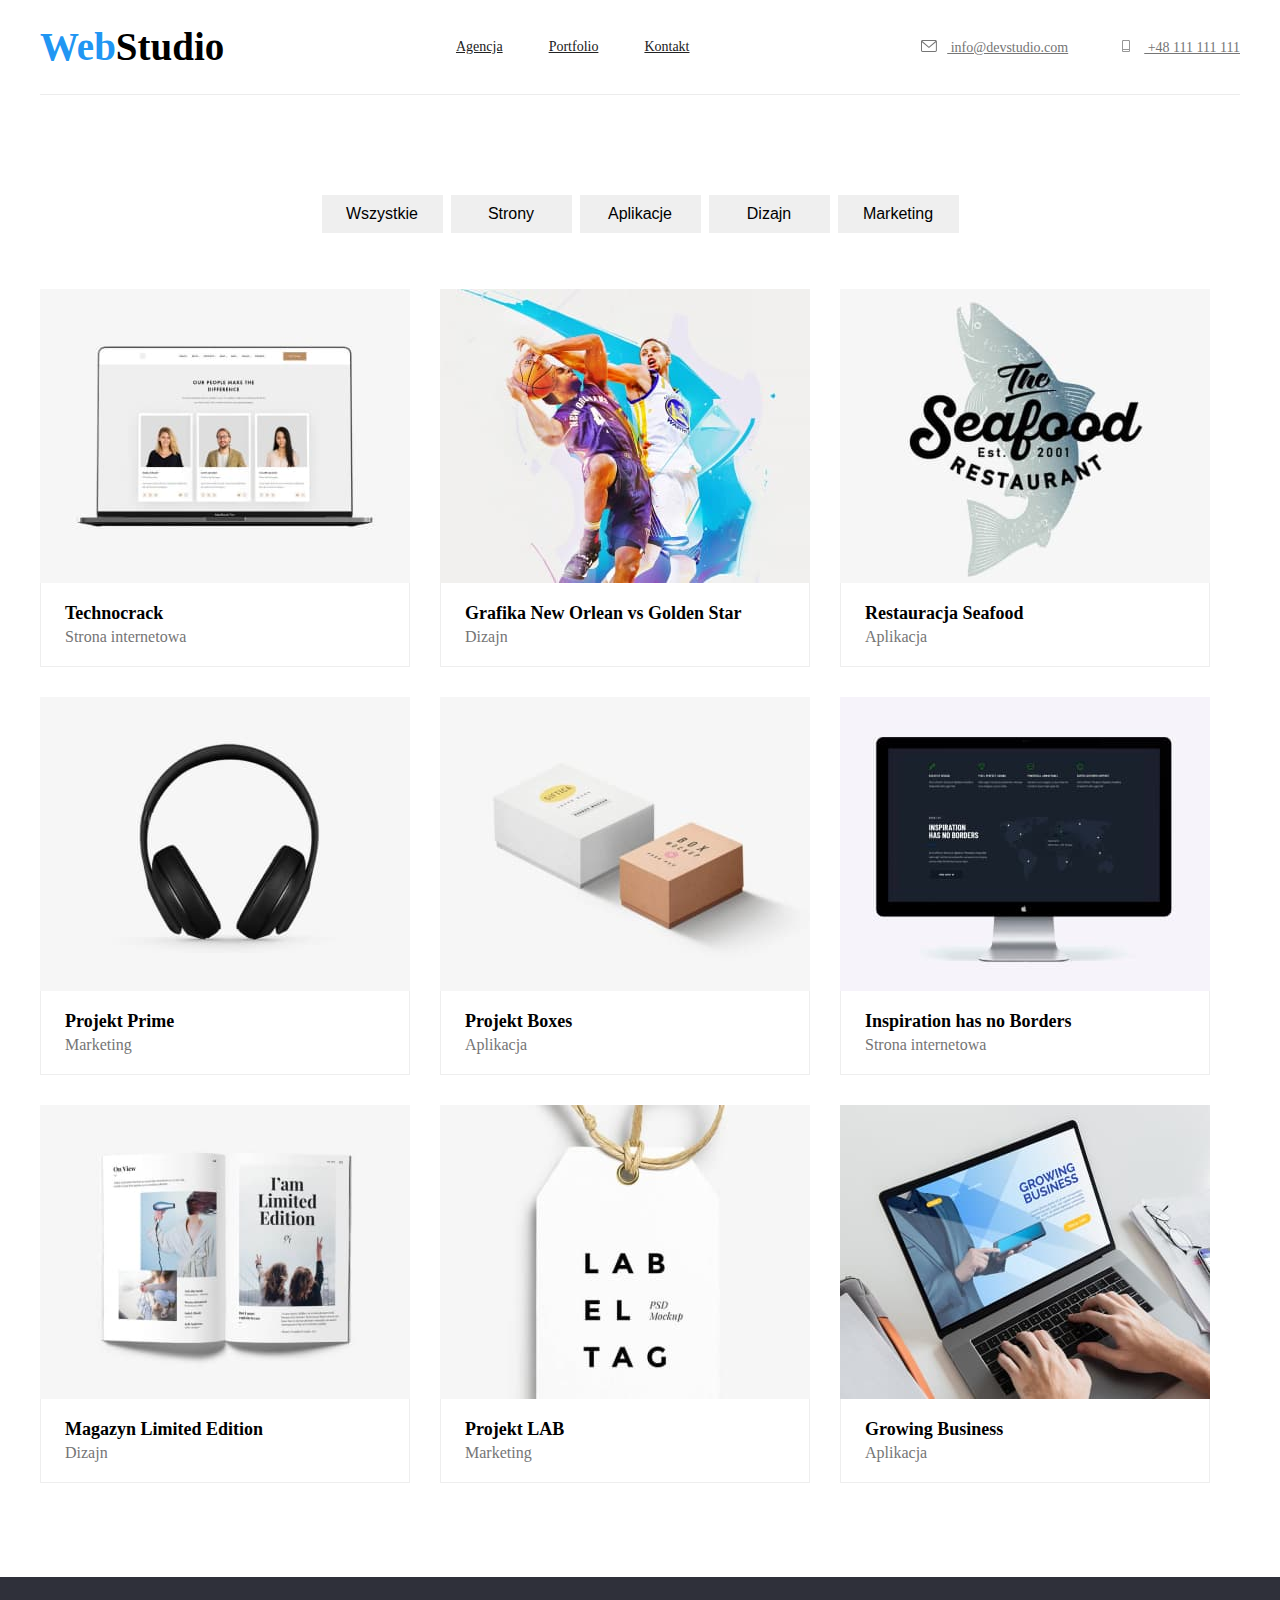
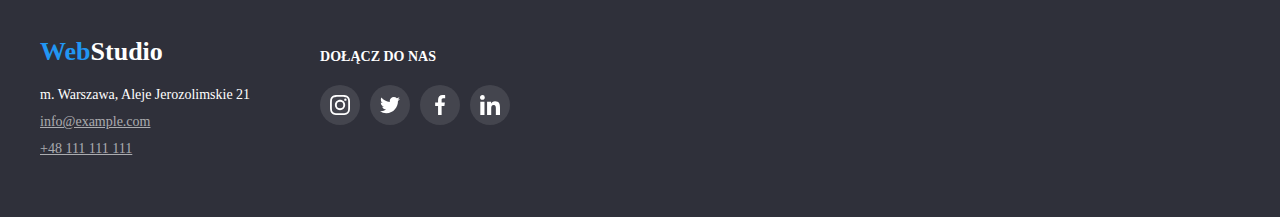
==== portfolio.html @ 595343fb "feat: init" ====
<!DOCTYPE html>
<html lang="pl">
  <head>
    <title>Studio - portfolio</title>
    <link rel="preconnect" href="https://fonts.googleapis.com" />
    <link rel="preconnect" href="https://fonts.gstatic.com" crossorigin />
    <link
      href="https://fonts.googleapis.com/css2?family=Montserrat:wght@400;700&family=Raleway:wght@700&family=Roboto:wght@400;500;700;900&display=swap"
      rel="stylesheet"
    />
    <link rel="stylesheet" href="./css/style.css" />
    <link
      rel="stylesheet"
      href="https://cdnjs.cloudflare.com/ajax/libs/modern-normalize/1.1.0/modern-normalize.min.css"
      integrity="sha512-wpPYUAdjBVSE4KJnH1VR1HeZfpl1ub8YT/NKx4PuQ5NmX2tKuGu6U/JRp5y+Y8XG2tV+wKQpNHVUX03MfMFn9Q=="
      crossorigin="anonymous"
      referrerpolicy="no-referrer"
    />
  </head>
  <body>
    <header class="page-header container">
      <a href="./index.html" class="web-title"
        ><h2>
          <span class="title-color1">Web</span
          ><span class="title-color2">Studio</span>
        </h2></a
      >
      <nav>
        <ul class="top-menu">
          <li class="menu-nav">
            <a class="menu-nav" href="Agencja">Agencja</a>
          </li>
          <li class="menu-nav">
            <a class="menu-nav" href="./portfolio.html">Portfolio</a>
          </li>
          <li class="menu-nav">
            <a class="menu-nav" href="Kontakt">Kontakt</a>
          </li>
        </ul>
      </nav>
      <nav>
        <ul class="top-menu">
          <li class="menu-link">
            <a class="link" href="mailto:info@devstudio.com">
              <svg class="link-icon" width="16px" height="12px">
                <use href="./images/icons.svg#icon-envelope"></use>
              </svg>
              info@devstudio.com</a
            >
          </li>
          <li class="menu-link">
            <a class="link" href="tel:+48111111111">
              <svg class="link-icon" width="16px" height="12px">
                <use href="./images/icons.svg#icon-vector"></use>
              </svg>
              +48 111 111 111</a
            >
          </li>
        </ul>
      </nav>
    </header>
    <main>
      <div class="container">
        <ul class="portfolio-button">
          <li class="portfolio-button-list">
            <button class="button-task" type="button">Wszystkie</button>
          </li>
          <li class="portfolio-button-list">
            <button class="button-task" type="button">Strony</button>
          </li>
          <li class="portfolio-button-list">
            <button class="button-task" type="button">Aplikacje</button>
          </li>
          <li class="portfolio-button-list">
            <button class="button-task" type="button">Dizajn</button>
          </li>
          <li class="portfolio-button-list">
            <button class="button-task" type="button">Marketing</button>
          </li>
        </ul>
      </div>
      <div class="container">
        <ul class="portfolio-card-set">
          <li class="portfolio-card">
            <figure>
              <img
                src="images/Laptop.jpg"
                alt="Laptop"
                width="370"
                height="294"
              />
              <figcaption class="portfolio-task">
                <h4 class="h4-task">Technocrack</h4>
                <p class="p-task">Strona internetowa</p>
              </figcaption>
            </figure>
          </li>
          <li class="portfolio-card">
            <figure>
              <img
                src="images/Two-basketball-players.jpg"
                alt="Two basketball players"
                width="370"
                height="294"
              />
              <figcaption class="portfolio-task">
                <h4 class="h4-task">Grafika New Orlean vs Golden Star</h4>
                <p class="p-task">Dizajn</p>
              </figcaption>
            </figure>
          </li>
          <li class="portfolio-card">
            <figure>
              <img
                src="images/Seafood-logo.jpg"
                alt="Seafood logo"
                width="370"
                height="294"
              />
              <figcaption class="portfolio-task">
                <h4 class="h4-task">Restauracja Seafood</h4>
                <p class="p-task">Aplikacja</p>
              </figcaption>
            </figure>
          </li>
          <li class="portfolio-card">
            <figure>
              <img
                src="images/Headphones.jpg"
                alt="Headphones"
                width="370"
                height="294"
              />
              <figcaption class="portfolio-task">
                <h4 class="h4-task">Projekt Prime</h4>
                <p class="p-task">Marketing</p>
              </figcaption>
            </figure>
          </li>
          <li class="portfolio-card">
            <figure>
              <img
                src="images/Two-boxes.jpg"
                alt="Two boxes"
                width="370"
                height="294"
              />
              <figcaption class="portfolio-task">
                <h4 class="h4-task">Projekt Boxes</h4>
                <p class="p-task">Aplikacja</p>
              </figcaption>
            </figure>
          </li>
          <li class="portfolio-card">
            <figure>
              <img
                src="images/Monitor.jpg"
                alt="Monitor"
                width="370"
                height="294"
              />
              <figcaption class="portfolio-task">
                <h4 class="h4-task">Inspiration has no Borders</h4>
                <p class="p-task">Strona internetowa</p>
              </figcaption>
            </figure>
          </li>
          <li class="portfolio-card">
            <figure>
              <img src="images/Book.jpg" alt="Book" width="370" height="294" />
              <figcaption class="portfolio-task">
                <h4 class="h4-task">Magazyn Limited Edition</h4>
                <p class="p-task">Dizajn</p>
              </figcaption>
            </figure>
          </li>
          <li class="portfolio-card">
            <figure>
              <img
                src="images/Label.jpg"
                alt="Label"
                width="370"
                height="294"
              />
              <figcaption class="portfolio-task">
                <h4 class="h4-task">Projekt LAB</h4>
                <p class="p-task">Marketing</p>
              </figcaption>
            </figure>
          </li>
          <li class="portfolio-card">
            <figure>
              <img
                src="images/Working-on-a-laptop.jpg"
                alt="Working on a laptop"
                width="370"
                height="294"
              />
              <figcaption class="portfolio-task">
                <h4 class="h4-task">Growing Business</h4>
                <p class="p-task">Aplikacja</p>
              </figcaption>
            </figure>
          </li>
        </ul>
      </div>
    </main>
    <footer>
      <div class="container footer-menu">
        <div>
          <h2 class="web-title-footer">
            <span class="title-color1">Web</span
            ><span class="title-color3">Studio</span>
          </h2>
          <address class="address">m. Warszawa, Aleje Jerozolimskie 21</address>
          <address>
            <ul class="links-footer">
              <li class="footer-mail">
                <a class="address-footer" href="mailto:info@example.com"
                  >info@example.com</a
                >
              </li>
              <li class="footer-tel">
                <a class="address-footer" href="tel:+48111111111"
                  >+48 111 111 111</a
                >
              </li>
            </ul>
          </address>
        </div>
        <div>
          <h4 class="footer-social">DOŁĄCZ DO NAS</h4>
          <section class="footer-social-media">
            <a
              class="footer-social-media-link"
              href="https://www.instagram.com"
            >
              <svg width="20px" height="20px">
                <use href="./images/icons.svg#icon-instagram-2"></use>
              </svg>
            </a>
            <a class="footer-social-media-link" href="https://twitter.com">
              <svg width="20px" height="20px">
                <use href="./images/icons.svg#icon-twitter-1"></use>
              </svg>
            </a>
            <a class="footer-social-media-link" href="https://www.facebook.com">
              <svg width="20px" height="20px">
                <use href="./images/icons.svg#icon-facebook-1"></use>
              </svg>
            </a>
            <a class="footer-social-media-link" href="https://uk.linkedin.com">
              <svg width="20px" height="20px">
                <use href="./images/icons.svg#icon-linkedin-1"></use>
              </svg>
            </a>
          </section>
        </div>
      </div>
    </footer>
  </body>
</html>
---- css/style.css ----
.body {
  font-family: "Roboto", sans-serif;
}
:root {
  --brand-color: #212121;
  --link-button-color: #2196f3;
  --note-link-color: #757575;
  --background-color-menu: #2f303a;
  --title-color2: #000000;
  --text-color-white: #ffffff;
  --footer-address-color: #ffffff99;
}
* {
  box-sizing: border-box;
  margin: 0;
  padding: 0;
}
.container {
  max-width: 1200px;
  padding: 0;
  margin: 0 auto;
}
.section {
  padding: 94px 0;
}
img {
  display: block;
}
.page-header {
  display: flex;
  justify-content: space-between;
  align-items: center;
  border-bottom: 1px solid #ececec;
}
.title-color1 {
  color: var(--link-button-color);
  font-weight: 700;
}
.title-color2 {
  color: var(--title-color2);
}
.title-color3 {
  color: var(--text-color-white);
}
.web-title {
  display: block;
  padding: 24px 0px 25px 0px;
  text-decoration: none;
  font-size: 26px;
}
.top-menu {
  display: flex;
  list-style: none;
}
.top-menu > .menu-nav:not(:last-child) {
  margin-right: 46px;
}
.top-menu > .menu-link:not(:last-child) {
  margin-right: 50px;
}
.link:focus,
.link:hover {
  color: var(--link-button-color);
  text-decoration: none;
}
.address-footer:focus,
.address-footer:hover {
  color: var(--link-button-color);
  text-decoration: none;
}
.link {
  cursor: pointer;
  font-weight: 500;
  font-size: 14px;
  color: var(--note-link-color);
  font-style: normal;
}
.address {
  font-size: 14px;
  font-style: normal;
  color: var(--text-color-white);
}
.menu-nav:focus,
.menu-nav:hover {
  color: var(--link-button-color);
  text-decoration: none;
}
.menu-nav {
  cursor: pointer;
  font-weight: 500;
  font-size: 14px;
  color: var(--brand-color);
}
.button-entry:hover,
.button-entry:focus {
  background-color: var(--link-button-color);
  color: var(--text-color-white);
  border-color: var(--link-button-color);
}
.button-task:hover,
.button-task:focus {
  background-color: var(--link-button-color);
  color: var(--text-color-white);
  border-color: var(--link-button-color);
}
.button-entry {
  cursor: pointer;
  width: 200px;
  height: 50px;
  margin-top: 30px;
}
.bg-entry {
  background-image: url(https://s3-alpha-sig.figma.com/img/1131/4362/dd953143a8a4d9f86ec8d71afc0e8103?Expires=1674432000&Signature=VeDTIJzFre0SHZ7-NOQ55r99hiiKdTLc7jBhQ~rHfXY-KqX7mi~SRxUILTPmUrY6-5~eokQOqlm1Rl2GkwEjBtC0XmRxpAh8dKVpIh-gGsTjHwuhqUY1YAHIujRHwTDK8fIs~GQsskzXy7yiL7Pqsz~1YjImT-7qxfVVd~gLrySN~VjocsiE9aDv5gJYng8m-JDWfqO2NP5ZKLIfQAdhRCW1-XeFZMXdoyCxnJjk5UJMvbozv~bqNVbuCF1nRlD71aZB5wwfx0gLlxMU17we1uNZ-6kOxBrerNNpuLzXxGfcdHczlpI0fJddQ0K5naWst4kMUHQcV~1CWqQvGb~aUg__&Key-Pair-Id=APKAQ4GOSFWCVNEHN3O4);
  max-width: 1600px;
  background-color: var(--background-color-menu);
  color: var(--text-color-white);
  font-weight: 900;
  height: 600px;
  list-style: none;
  display: flex;
  flex-direction: column;
  justify-content: center;
  align-items: center;
}
.h1 {
  font-size: 44px;
  line-height: 1.5;
  text-align: center;
}
.main-page-card-set {
  list-style: none;
  display: flex;
  justify-content: space-between;
  margin-top: 94px;
}
.main-page-card h4 {
  font-weight: 700;
  font-size: 14px;
  margin-bottom: 10px;
}
.main-page-card p {
  color: var(--note-link-color);
  font-size: 14px;
  line-height: 1.7;
}
.h2-what-we-do {
  font-weight: 700;
  font-size: 36px;
  display: flex;
  justify-content: center;
  margin-top: 94px;
}
.what-we-do-img {
  list-style: none;
  display: flex;
  margin-top: 50px;
}
.what-we-do-img > .what-we-do-list:not(:last-child) {
  margin-right: 30px;
}
.team-list {
  background-color: #f5f4fa;
}
.h2-team {
  font-weight: 700;
  font-size: 36px;
  display: flex;
  justify-content: center;
  margin-top: 188px;
  padding-top: 94px;
}
.members-list {
  list-style: none;
  display: flex;
  justify-content: space-between;
  margin-top: 50px;
  padding-bottom: 94px;
}
.h4-team-members {
  font-weight: 500;
  font-size: 16px;
  margin-top: 30px;
  text-align: center;
}
.member-position {
  font-size: 16px;
  color: var(--note-link-color);
  margin-top: 10px;
  margin-bottom: 30px;
  text-align: center;
}
.desc-team {
  background-color: var(--text-color-white);
  border-bottom-right-radius: 4px;
  border-bottom-left-radius: 4px;
  box-shadow: 0px 2px 1px 0px #00000033, 0px 1px 1px 0px #00000024,
    0px 1px 3px 0px #0000001f;
}
footer {
  background-color: var(--background-color-menu);
}
.address-footer {
  color: var(--footer-address-color);
  cursor: pointer;
  font-weight: 500;
  font-size: 14px;
  font-style: normal;
}
.web-title-footer {
  text-decoration: none;
  font-size: 26px;
  padding-top: 60px;
}
.address {
  margin-top: 20px;
}
.links-footer {
  list-style: none;
}
.footer-mail {
  margin-top: 9px;
  margin-bottom: 9px;
}
.footer-tel {
  padding-bottom: 60px;
}
.portfolio-button {
  list-style: none;
  display: flex;
  justify-content: center;
  margin-top: 100px;
}
.button-task {
  cursor: pointer;
  font-size: 16px;
  width: 121px;
  height: 38px;
  border: none;
}
.portfolio-button > .portfolio-button-list:not(:last-child) {
  margin-right: 8px;
}
.portfolio-button-list:focus,
.portfolio-button-list:hover {
  box-shadow: 0px 2px 2px 0px #0000001f, 0px 1px 2px 0px #00000014,
    0px 3px 1px 0px #0000001a;
}
.portfolio-card-set {
  list-style: none;
  margin-top: 56px;
  margin-bottom: 94px;
  display: flex;
  flex-wrap: wrap;
  gap: 30px;
}
.portfolio-card:focus,
.portfolio-card:hover {
  box-shadow: 1px 4px 6px 0px #00000029, 0px 4px 4px 0px #0000000f,
    0px 1px 1px 0px #0000001f;
}
.h4-task {
  font-weight: 700;
  font-size: 18px;
  padding: 20px 24px 4px 24px;
}
.p-task {
  font-size: 16px;
  color: var(--note-link-color);
  padding: 0px 24px 20px 24px;
}
.portfolio-task {
  border-right: 1px solid #eeeeee;
  border-bottom: 1px solid #eeeeee;
  border-left: 1px solid #eeeeee;
}
.link-icon:focus,
.link-icon:hover {
  fill: var(--link-button-color);
  text-decoration: none;
}
.link-icon {
  cursor: pointer;
  fill: var(--note-link-color);
  font-style: normal;
  margin-right: 10px;
}
.trump-icon {
  background-color: #f5f4fa;
  background-size: 270px 120px;
}
.social-media-list {
  fill: #afb1b8;
  border-radius: 50%;
  padding: 10px;
  text-decoration: none;
  display: flex;
  justify-content: center;
  align-items: center;
}
.social-media-list:hover,
.social-media-list:focus {
  background-color: #2196f3;
  fill: var(--text-color-white);
}
.social-media {
  display: flex;
  justify-content: center;
  margin-bottom: 30px;
}
.social-media > .social-media-list:not(:last-child) {
  margin-right: 10px;
}
.trump {
  background-color: #f5f4fa;
  width: 270px;
  height: 120px;
  margin-bottom: 30px;
}
.trump-icon {
  margin: 25px 100px;
  border-radius: 4px;
}
.h2-clients {
  font-weight: 700;
  font-size: 36px;
  display: flex;
  justify-content: center;
  margin-top: 94px;
}
.clients-set {
  list-style: none;
  display: flex;
  justify-content: space-between;
  margin-top: 50px;
  margin-bottom: 94px;
}
.clients-list {
  fill: #afb1b8;
  border: 1px solid #afb1b8;
  border-radius: 4px;
}
.clients-list:hover,
.clients-list:focus {
  fill: var(--link-button-color);
  border-color: var(--link-button-color);
}
.footer-social {
  color: var(--text-color-white);
  font-weight: 700;
  font-size: 14px;
  padding-top: 72px;
  padding-left: 70px;
}
.footer-list-icon {
  fill: var(--text-color-white);
  list-style: none;
}
.footer-menu {
  display: flex;
  justify-content: flex-start;
}
.footer-social-media-link:hover,
.footer-social-media-link:focus {
  background-color: var(--link-button-color);
}
.footer-social-media-link {
  border-radius: 50%;
  background-color: #ffffff1a;
  padding: 10px;
  fill: var(--text-color-white);
  margin-right: 10px;
  text-decoration: none;
  display: flex;
  justify-content: center;
  align-items: center;
}
.footer-social-media {
  margin-top: 20px;
  margin-left: 70px;
  display: flex;
}
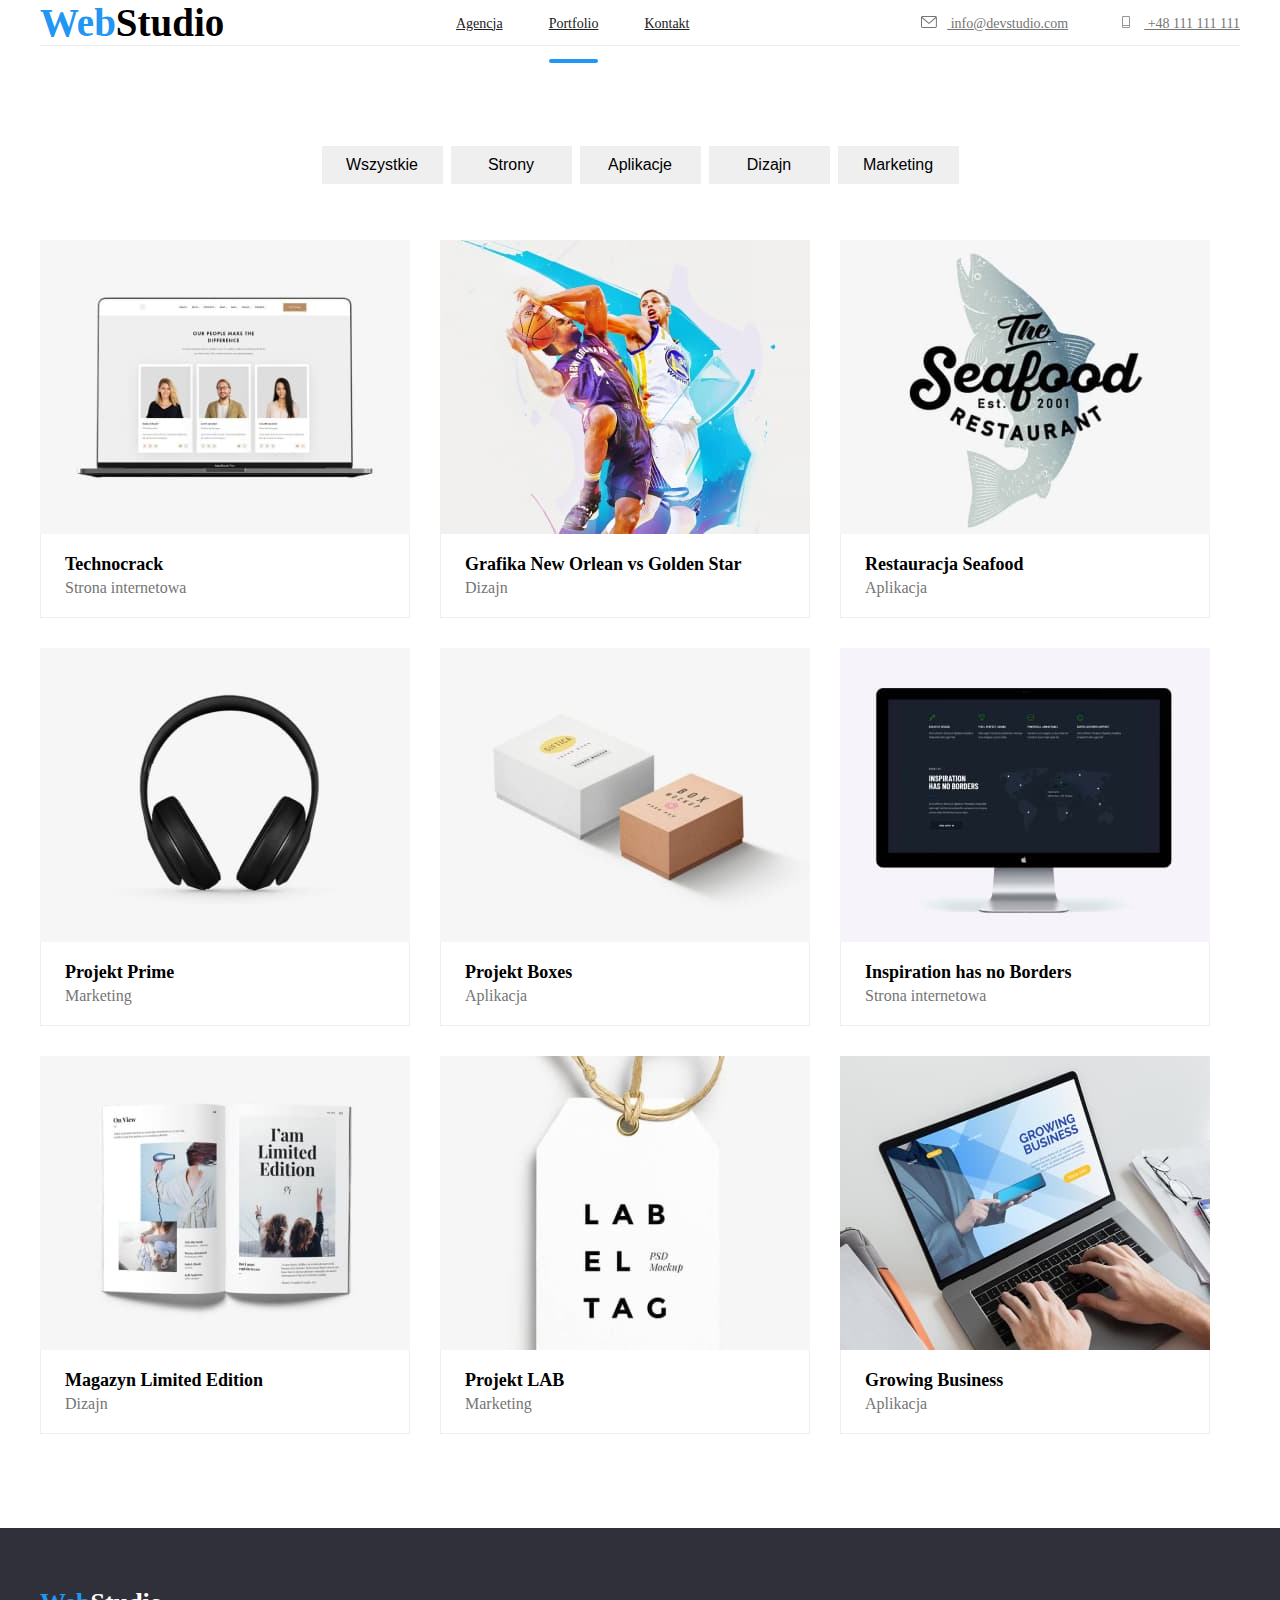
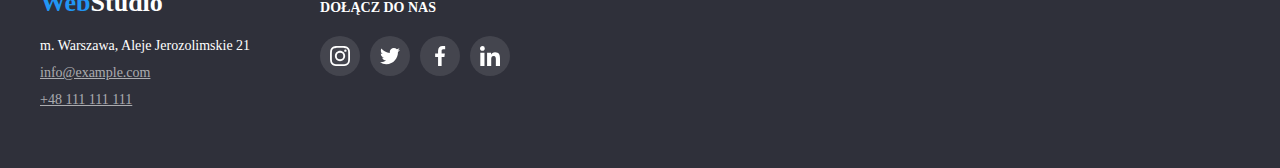
==== commit c5516aa1: "add" ====
--- a/portfolio.html
+++ b/portfolio.html
@@ -27,13 +27,15 @@
       >
       <nav>
         <ul class="top-menu">
-          <li class="menu-nav">
+          <li class="menu-nav-item">
             <a class="menu-nav" href="Agencja">Agencja</a>
           </li>
-          <li class="menu-nav">
-            <a class="menu-nav" href="./portfolio.html">Portfolio</a>
-          </li>
-          <li class="menu-nav">
+          <li class="menu-nav-item">
+            <a class="menu-nav menu-nav-active" href="./portfolio.html"
+              >Portfolio</a
+            >
+          </li>
+          <li class="menu-nav-item">
             <a class="menu-nav" href="Kontakt">Kontakt</a>
           </li>
         </ul>
@@ -51,7 +53,7 @@
           <li class="menu-link">
             <a class="link" href="tel:+48111111111">
               <svg class="link-icon" width="16px" height="12px">
-                <use href="./images/icons.svg#icon-vector"></use>
+                <use href="./images/icons.svg#icon-Vector"></use>
               </svg>
               +48 111 111 111</a
             >
@@ -83,12 +85,20 @@
         <ul class="portfolio-card-set">
           <li class="portfolio-card">
             <figure>
-              <img
-                src="images/Laptop.jpg"
-                alt="Laptop"
-                width="370"
-                height="294"
-              />
+              <div class="portfolio-animation">
+                <img
+                  src="images/Laptop.jpg"
+                  alt="Laptop"
+                  width="370"
+                  height="294"
+                />
+                <p class="portfolio-animation-p">
+                  Technocrack jest popularną platformą wykorzystywaną do
+                  rozpowszechniania koronawirusa. Firmy wykorzystują tę
+                  platformę do celów szpiegowskich i ataków na niezabezpieczone
+                  serwery konkurencji
+                </p>
+              </div>
               <figcaption class="portfolio-task">
                 <h4 class="h4-task">Technocrack</h4>
                 <p class="p-task">Strona internetowa</p>
@@ -97,12 +107,20 @@
           </li>
           <li class="portfolio-card">
             <figure>
-              <img
-                src="images/Two-basketball-players.jpg"
-                alt="Two basketball players"
-                width="370"
-                height="294"
-              />
+              <div class="portfolio-animation">
+                <img
+                  src="images/Two-basketball-players.jpg"
+                  alt="Two basketball players"
+                  width="370"
+                  height="294"
+                />
+                <p class="portfolio-animation-p">
+                  Technocrack jest popularną platformą wykorzystywaną do
+                  rozpowszechniania koronawirusa. Firmy wykorzystują tę
+                  platformę do celów szpiegowskich i ataków na niezabezpieczone
+                  serwery konkurencji
+                </p>
+              </div>
               <figcaption class="portfolio-task">
                 <h4 class="h4-task">Grafika New Orlean vs Golden Star</h4>
                 <p class="p-task">Dizajn</p>
@@ -111,12 +129,20 @@
           </li>
           <li class="portfolio-card">
             <figure>
-              <img
-                src="images/Seafood-logo.jpg"
-                alt="Seafood logo"
-                width="370"
-                height="294"
-              />
+              <div class="portfolio-animation">
+                <img
+                  src="images/Seafood-logo.jpg"
+                  alt="Seafood logo"
+                  width="370"
+                  height="294"
+                />
+                <p class="portfolio-animation-p">
+                  Technocrack jest popularną platformą wykorzystywaną do
+                  rozpowszechniania koronawirusa. Firmy wykorzystują tę
+                  platformę do celów szpiegowskich i ataków na niezabezpieczone
+                  serwery konkurencji
+                </p>
+              </div>
               <figcaption class="portfolio-task">
                 <h4 class="h4-task">Restauracja Seafood</h4>
                 <p class="p-task">Aplikacja</p>
@@ -125,12 +151,20 @@
           </li>
           <li class="portfolio-card">
             <figure>
-              <img
-                src="images/Headphones.jpg"
-                alt="Headphones"
-                width="370"
-                height="294"
-              />
+              <div class="portfolio-animation">
+                <img
+                  src="images/Headphones.jpg"
+                  alt="Headphones"
+                  width="370"
+                  height="294"
+                />
+                <p class="portfolio-animation-p">
+                  Technocrack jest popularną platformą wykorzystywaną do
+                  rozpowszechniania koronawirusa. Firmy wykorzystują tę
+                  platformę do celów szpiegowskich i ataków na niezabezpieczone
+                  serwery konkurencji
+                </p>
+              </div>
               <figcaption class="portfolio-task">
                 <h4 class="h4-task">Projekt Prime</h4>
                 <p class="p-task">Marketing</p>
@@ -139,12 +173,20 @@
           </li>
           <li class="portfolio-card">
             <figure>
-              <img
-                src="images/Two-boxes.jpg"
-                alt="Two boxes"
-                width="370"
-                height="294"
-              />
+              <div class="portfolio-animation">
+                <img
+                  src="images/Two-boxes.jpg"
+                  alt="Two boxes"
+                  width="370"
+                  height="294"
+                />
+                <p class="portfolio-animation-p">
+                  Technocrack jest popularną platformą wykorzystywaną do
+                  rozpowszechniania koronawirusa. Firmy wykorzystują tę
+                  platformę do celów szpiegowskich i ataków na niezabezpieczone
+                  serwery konkurencji
+                </p>
+              </div>
               <figcaption class="portfolio-task">
                 <h4 class="h4-task">Projekt Boxes</h4>
                 <p class="p-task">Aplikacja</p>
@@ -153,12 +195,20 @@
           </li>
           <li class="portfolio-card">
             <figure>
-              <img
-                src="images/Monitor.jpg"
-                alt="Monitor"
-                width="370"
-                height="294"
-              />
+              <div class="portfolio-animation">
+                <img
+                  src="images/Monitor.jpg"
+                  alt="Monitor"
+                  width="370"
+                  height="294"
+                />
+                <p class="portfolio-animation-p">
+                  Technocrack jest popularną platformą wykorzystywaną do
+                  rozpowszechniania koronawirusa. Firmy wykorzystują tę
+                  platformę do celów szpiegowskich i ataków na niezabezpieczone
+                  serwery konkurencji
+                </p>
+              </div>
               <figcaption class="portfolio-task">
                 <h4 class="h4-task">Inspiration has no Borders</h4>
                 <p class="p-task">Strona internetowa</p>
@@ -167,7 +217,20 @@
           </li>
           <li class="portfolio-card">
             <figure>
-              <img src="images/Book.jpg" alt="Book" width="370" height="294" />
+              <div class="portfolio-animation">
+                <img
+                  src="images/Book.jpg"
+                  alt="Book"
+                  width="370"
+                  height="294"
+                />
+                <p class="portfolio-animation-p">
+                  Technocrack jest popularną platformą wykorzystywaną do
+                  rozpowszechniania koronawirusa. Firmy wykorzystują tę
+                  platformę do celów szpiegowskich i ataków na niezabezpieczone
+                  serwery konkurencji
+                </p>
+              </div>
               <figcaption class="portfolio-task">
                 <h4 class="h4-task">Magazyn Limited Edition</h4>
                 <p class="p-task">Dizajn</p>
@@ -176,12 +239,20 @@
           </li>
           <li class="portfolio-card">
             <figure>
-              <img
-                src="images/Label.jpg"
-                alt="Label"
-                width="370"
-                height="294"
-              />
+              <div class="portfolio-animation">
+                <img
+                  src="images/Label.jpg"
+                  alt="Label"
+                  width="370"
+                  height="294"
+                />
+                <p class="portfolio-animation-p">
+                  Technocrack jest popularną platformą wykorzystywaną do
+                  rozpowszechniania koronawirusa. Firmy wykorzystują tę
+                  platformę do celów szpiegowskich i ataków na niezabezpieczone
+                  serwery konkurencji
+                </p>
+              </div>
               <figcaption class="portfolio-task">
                 <h4 class="h4-task">Projekt LAB</h4>
                 <p class="p-task">Marketing</p>
@@ -190,12 +261,20 @@
           </li>
           <li class="portfolio-card">
             <figure>
-              <img
-                src="images/Working-on-a-laptop.jpg"
-                alt="Working on a laptop"
-                width="370"
-                height="294"
-              />
+              <div class="portfolio-animation">
+                <img
+                  src="images/Working-on-a-laptop.jpg"
+                  alt="Working on a laptop"
+                  width="370"
+                  height="294"
+                />
+                <p class="portfolio-animation-p">
+                  Technocrack jest popularną platformą wykorzystywaną do
+                  rozpowszechniania koronawirusa. Firmy wykorzystują tę
+                  platformę do celów szpiegowskich i ataków na niezabezpieczone
+                  serwery konkurencji
+                </p>
+              </div>
               <figcaption class="portfolio-task">
                 <h4 class="h4-task">Growing Business</h4>
                 <p class="p-task">Aplikacja</p>
--- a/css/style.css
+++ b/css/style.css
@@ -25,12 +25,14 @@
 }
 img {
   display: block;
+  max-width: 100%;
 }
 .page-header {
   display: flex;
   justify-content: space-between;
   align-items: center;
   border-bottom: 1px solid #ececec;
+  height: auto;
 }
 .title-color1 {
   color: var(--link-button-color);
@@ -44,7 +46,6 @@
 }
 .web-title {
   display: block;
-  padding: 24px 0px 25px 0px;
   text-decoration: none;
   font-size: 26px;
 }
@@ -52,7 +53,7 @@
   display: flex;
   list-style: none;
 }
-.top-menu > .menu-nav:not(:last-child) {
+.top-menu > .menu-nav-item:not(:last-child) {
   margin-right: 46px;
 }
 .top-menu > .menu-link:not(:last-child) {
@@ -74,6 +75,8 @@
   font-size: 14px;
   color: var(--note-link-color);
   font-style: normal;
+  transition: transform 250ms;
+  transition-timing-function: cubic-bezier(0.4, 0, 0.2, 1);
 }
 .address {
   font-size: 14px;
@@ -90,7 +93,24 @@
   font-weight: 500;
   font-size: 14px;
   color: var(--brand-color);
-}
+  transition: transform 250ms;
+  transition-timing-function: cubic-bezier(0.4, 0, 0.2, 1);
+  position: relative;
+  padding: 32px 0;
+}
+.menu-nav-item {
+}
+
+.menu-nav-active::after {
+  content: "";
+  border-bottom: 4px solid var(--link-button-color);
+  border-radius: 2px;
+  position: absolute;
+  bottom: 0;
+  left: 0;
+  right: 0;
+}
+
 .button-entry:hover,
 .button-entry:focus {
   background-color: var(--link-button-color);
@@ -108,6 +128,8 @@
   width: 200px;
   height: 50px;
   margin-top: 30px;
+  transition: transform 250ms;
+  transition-timing-function: cubic-bezier(0.4, 0, 0.2, 1);
 }
 .bg-entry {
   background-image: url(https://s3-alpha-sig.figma.com/img/1131/4362/dd953143a8a4d9f86ec8d71afc0e8103?Expires=1674432000&Signature=VeDTIJzFre0SHZ7-NOQ55r99hiiKdTLc7jBhQ~rHfXY-KqX7mi~SRxUILTPmUrY6-5~eokQOqlm1Rl2GkwEjBtC0XmRxpAh8dKVpIh-gGsTjHwuhqUY1YAHIujRHwTDK8fIs~GQsskzXy7yiL7Pqsz~1YjImT-7qxfVVd~gLrySN~VjocsiE9aDv5gJYng8m-JDWfqO2NP5ZKLIfQAdhRCW1-XeFZMXdoyCxnJjk5UJMvbozv~bqNVbuCF1nRlD71aZB5wwfx0gLlxMU17we1uNZ-6kOxBrerNNpuLzXxGfcdHczlpI0fJddQ0K5naWst4kMUHQcV~1CWqQvGb~aUg__&Key-Pair-Id=APKAQ4GOSFWCVNEHN3O4);
@@ -205,6 +227,8 @@
   font-weight: 500;
   font-size: 14px;
   font-style: normal;
+  transition: transform 250ms;
+  transition-timing-function: cubic-bezier(0.4, 0, 0.2, 1);
 }
 .web-title-footer {
   text-decoration: none;
@@ -229,6 +253,8 @@
   display: flex;
   justify-content: center;
   margin-top: 100px;
+  transition: transform 250ms;
+  transition-timing-function: cubic-bezier(0.4, 0, 0.2, 1);
 }
 .button-task {
   cursor: pointer;
@@ -236,6 +262,8 @@
   width: 121px;
   height: 38px;
   border: none;
+  transition: transform 250ms;
+  transition-timing-function: cubic-bezier(0.4, 0, 0.2, 1);
 }
 .portfolio-button > .portfolio-button-list:not(:last-child) {
   margin-right: 8px;
@@ -283,10 +311,14 @@
   fill: var(--note-link-color);
   font-style: normal;
   margin-right: 10px;
+  transition: transform 250ms;
+  transition-timing-function: cubic-bezier(0.4, 0, 0.2, 1);
 }
 .trump-icon {
   background-color: #f5f4fa;
   background-size: 270px 120px;
+  margin: 25px 100px;
+  border-radius: 4px;
 }
 .social-media-list {
   fill: #afb1b8;
@@ -296,6 +328,8 @@
   display: flex;
   justify-content: center;
   align-items: center;
+  transition: transform 250ms;
+  transition-timing-function: cubic-bezier(0.4, 0, 0.2, 1);
 }
 .social-media-list:hover,
 .social-media-list:focus {
@@ -316,10 +350,6 @@
   height: 120px;
   margin-bottom: 30px;
 }
-.trump-icon {
-  margin: 25px 100px;
-  border-radius: 4px;
-}
 .h2-clients {
   font-weight: 700;
   font-size: 36px;
@@ -338,6 +368,8 @@
   fill: #afb1b8;
   border: 1px solid #afb1b8;
   border-radius: 4px;
+  transition: transform 250ms;
+  transition-timing-function: cubic-bezier(0.4, 0, 0.2, 1);
 }
 .clients-list:hover,
 .clients-list:focus {
@@ -373,9 +405,77 @@
   display: flex;
   justify-content: center;
   align-items: center;
+  transition: transform 250ms;
+  transition-timing-function: cubic-bezier(0.4, 0, 0.2, 1);
 }
 .footer-social-media {
   margin-top: 20px;
   margin-left: 70px;
   display: flex;
 }
+.portfolio-animation {
+  position: relative;
+  overflow: hidden;
+  color: var(--text-color-white);
+}
+.portfolio-animation-p {
+  position: absolute;
+  top: 0;
+  left: 0;
+  width: 100%;
+  height: 100%;
+  padding: 49px 45px 49px 24px;
+  font-size: 18px;
+  font-weight: 400;
+
+  transform: translateY(101%);
+  transition: transform 250ms;
+  transition-timing-function: cubic-bezier(0.4, 0, 0.2, 1);
+
+  background-color: #2196f3e5;
+}
+.portfolio-card:hover .portfolio-animation-p,
+.portfolio-card:focus .portfolio-animation-p {
+  transform: translateY(0);
+}
+.what-we-do-list {
+  position: relative;
+  margin: auto;
+  color: var(--text-color-white);
+}
+.what-we-do-p {
+  position: absolute;
+  bottom: 0;
+  right: 0;
+  padding-top: 27px;
+  padding-bottom: 27px;
+  width: 100%;
+  font-size: 14px;
+  font-weight: 700;
+  background-color: #2f303acc;
+  display: flex;
+  justify-content: center;
+}
+.modal {
+  top: 50%;
+  left: 50%;
+  width: 528px;
+  height: 581px;
+  background-color: var(--text-color-white);
+  position: fixed;
+  z-index: 1;
+  transition-property: visibility, opacity, transform;
+  transition-duration: 250ms;
+  transform: translateX(-50%) translateY(-50%) scale(1);
+  opacity: 1;
+  visibility: visible;
+  display: block;
+}
+.is-hidden {
+  pointer-events: none;
+  visibility: hidden;
+  opacity: 0;
+  transform: translateX(-50%) translateY(-50%) scale(0);
+  transition-timing-function: cubic-bezier(0.4, 0, 0.2, 1);
+  display: flex;
+}
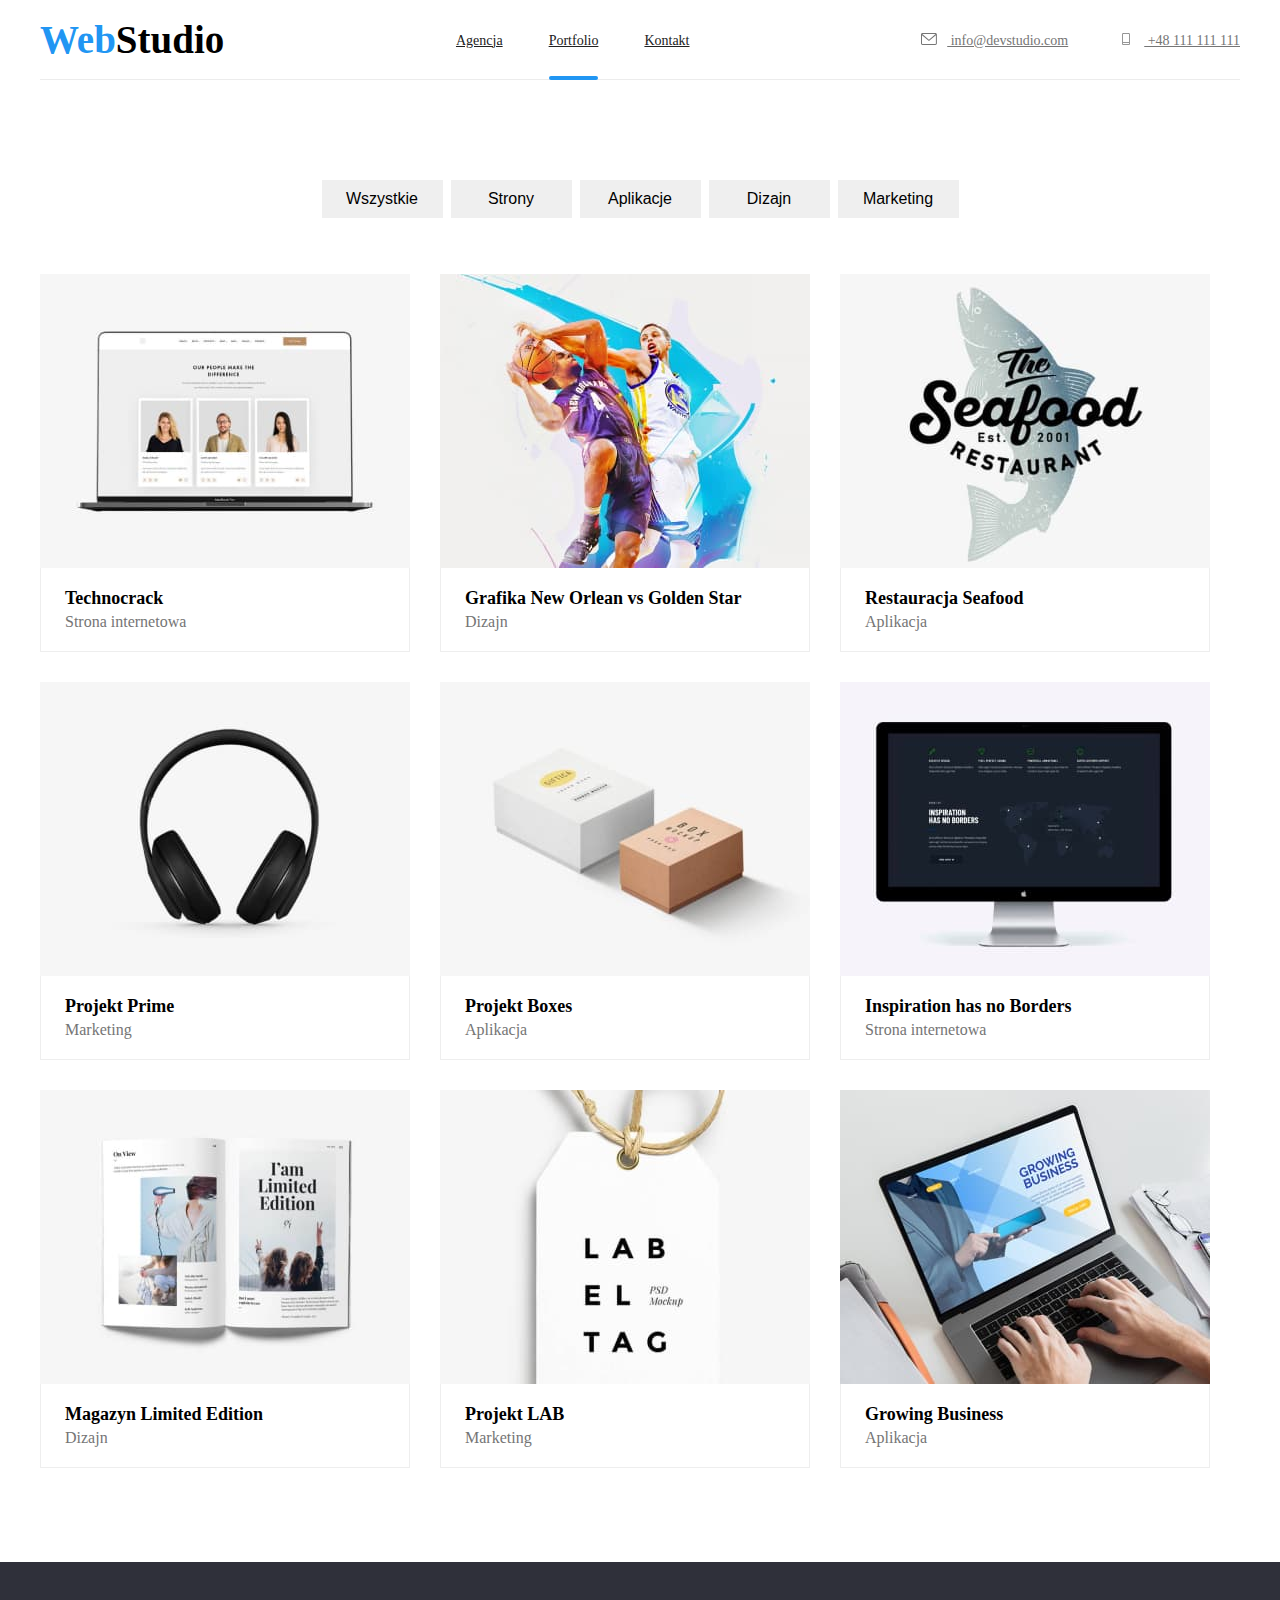
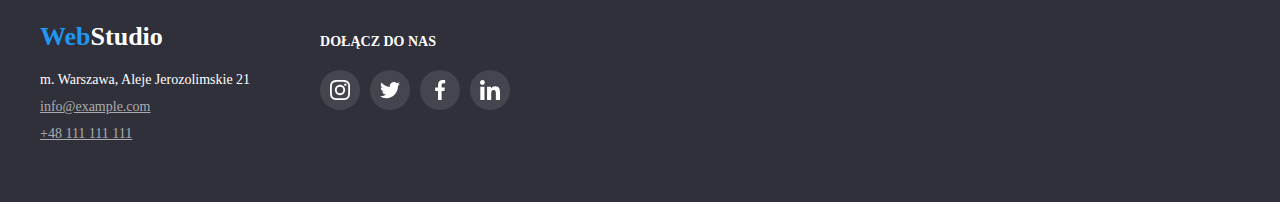
==== commit 709723a5: "add hw-05" ====
--- a/portfolio.html
+++ b/portfolio.html
@@ -28,7 +28,7 @@
       <nav>
         <ul class="top-menu">
           <li class="menu-nav-item">
-            <a class="menu-nav" href="Agencja">Agencja</a>
+            <a class="menu-nav" href="./index.html">Agencja</a>
           </li>
           <li class="menu-nav-item">
             <a class="menu-nav menu-nav-active" href="./portfolio.html"
--- a/css/style.css
+++ b/css/style.css
@@ -32,7 +32,7 @@
   justify-content: space-between;
   align-items: center;
   border-bottom: 1px solid #ececec;
-  height: auto;
+  height: 80px;
 }
 .title-color1 {
   color: var(--link-button-color);
@@ -97,8 +97,6 @@
   transition-timing-function: cubic-bezier(0.4, 0, 0.2, 1);
   position: relative;
   padding: 32px 0;
-}
-.menu-nav-item {
 }
 
 .menu-nav-active::after {
@@ -143,6 +141,7 @@
   flex-direction: column;
   justify-content: center;
   align-items: center;
+  margin: 0 auto;
 }
 .h1 {
   font-size: 44px;
@@ -479,3 +478,17 @@
   transition-timing-function: cubic-bezier(0.4, 0, 0.2, 1);
   display: flex;
 }
+.bg-x {
+  border: 1px solid #0000001a;
+  border-radius: 50%;
+  padding: 9.5px;
+  margin: 8px;
+  display: flex;
+  justify-content: center;
+  align-items: center;
+  cursor: pointer;
+}
+.modal-window {
+  display: flex;
+  justify-content: flex-end;
+}
